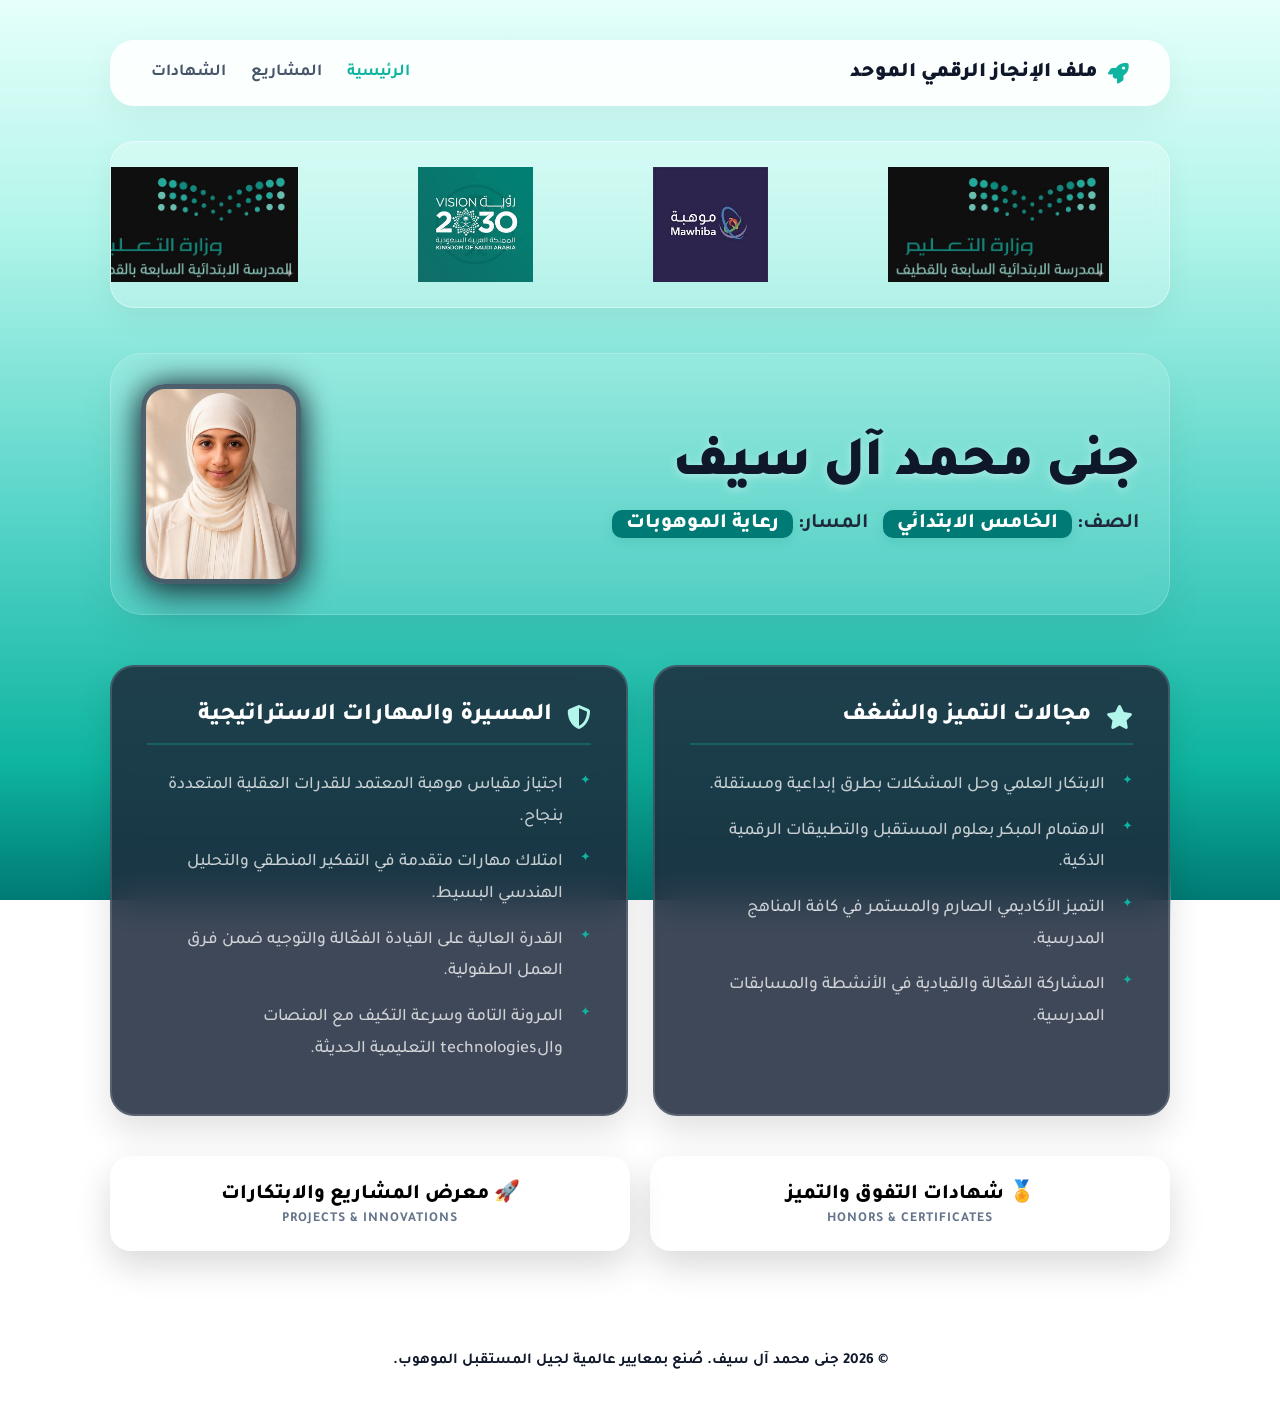
==== Jana Al Saif/index.html @ 3b0d98bd "Add files via upload" ====
<!DOCTYPE html>
<html lang="ar" dir="rtl">
<head>
    <meta charset="UTF-8">
    <meta name="viewport" content="width=device-width, initial-scale=1.0">
    <title>ملف إنجاز المبدعة جنى محمد آل سيف</title>
    <link rel="preconnect" href="https://fonts.googleapis.com">
    <link rel="preconnect" href="https://fonts.gstatic.com" crossorigin>
    <link href="https://fonts.googleapis.com/css2?family=Urbanist:wght@400;600;700&family=Tajawal:wght@400;500;700;900&display=swap" rel="stylesheet">
    <link rel="stylesheet" href="https://cdnjs.cloudflare.com/ajax/libs/font-awesome/6.5.1/css/all.min.css">
    
    <style>
        /* ==========================================================================
           1. VARIABLES & GLOBAL STYLES (Luxury Dark Grayscale & Emerald Theme)
           ========================================================================== */
        :root {
            --text-dark: #0f172a;
            --text-light: #ffffff;
            --text-muted-light: rgba(255, 255, 255, 0.75);
            --panel-bg: rgba(30, 41, 59, 0.85); 
            --border-color: rgba(255, 255, 255, 0.15);
            --accent-emerald: #0eb4a0;
            --accent-charcoal: #0f172a; 
        }

        * {
            margin: 0;
            padding: 0;
            box-sizing: border-box;
        }

        body {
            font-family: 'Tajawal', 'Urbanist', sans-serif;
            color: var(--text-light);
            min-height: 100vh;
            overflow-x: hidden;
            background: linear-gradient(180deg,
                #e6fffb 0%,   
                #b2f5ea 25%,
                #4fd1c5 60%,
                #0eb4a0 85%,
                #007a74 100%  
            );
            background-attachment: fixed; 
        }

        .page-wrapper {
            max-width: 1100px;
            margin: 0 auto;
            padding: 40px 20px;
        }

        /* ==========================================================================
           2. HEADER (الشريط الاحترافي الموحد الجديد المستبدل)
           ========================================================================== */
        header {
            display: flex;
            justify-content: space-between;
            align-items: center;
            margin-bottom: 35px;
            padding: 20px 40px;
            background: rgba(255, 255, 255, 0.9);
            border: 1px solid rgba(255, 255, 255, 0.6);
            border-radius: 24px;
            backdrop-filter: blur(15px);
            box-shadow: 0 12px 35px rgba(0, 0, 0, 0.05);
        }

        .nav-logo {
            font-size: 1.3rem;
            font-weight: 900;
            color: #0f172a;
            display: flex;
            align-items: center;
            gap: 10px;
        }

        .nav-logo i {
            color: var(--accent-emerald);
        }

        .nav-links {
            display: flex;
            gap: 25px;
            list-style: none;
        }

        .nav-links a {
            text-decoration: none;
            color: #475569;
            font-size: 1.05rem;
            font-weight: 700;
            transition: color 0.3s ease;
        }

        .nav-links a:hover, .nav-links a.active {
            color: var(--accent-emerald);
        }

        /* ==========================================================================
           3. MOVING BANNER (الشريط المعتمد لديكِ للشركاء)
           ========================================================================== */
        .moving-banner-section {
            width: 100%;
            overflow: hidden;
            margin-top: 30px;
            margin-bottom: 45px;
            background: rgba(255, 255, 255, 0.25);
            padding: 25px 0;
            border-radius: 24px;
            border: 1px solid rgba(255, 255, 255, 0.4);
            backdrop-filter: blur(8px);
            box-shadow: 0 10px 30px rgba(0, 0, 0, 0.05);
            display: flex; 
            align-items: center;
        }

        .moving-banner-content {
            display: flex;
            width: max-content; 
            animation: scroll-left 15s linear infinite; 
        }

        .moving-banner-content img {
            height: 115px; 
            margin: 0 60px; 
            object-fit: contain;
            flex-shrink: 0; 
        }

        @keyframes scroll-left {
            0% { transform: translateX(0); }
            100% { transform: translateX(50%); }
        }

        /* ==========================================================================
           4. HERO SECTION WITH IMAGE IN UPPER LEFT
           ========================================================================== */
        .hero-container {
            display: flex;
            justify-content: space-between;
            align-items: center;
            margin-bottom: 50px;
            position: relative;
            background: rgba(255, 255, 255, 0.12);
            padding: 30px;
            border-radius: 32px;
            border: 1px solid rgba(255, 255, 255, 0.2);
            backdrop-filter: blur(10px);
            box-shadow: 0 20px 40px rgba(0, 0, 0, 0.05);
        }

        .hero-text-section {
            text-align: right;
            flex-grow: 1;
        }

        h1 {
            font-size: 3.5rem;
            font-weight: 900;
            color: #0f172a;
            letter-spacing: -1px;
            margin-bottom: 12px;
            text-shadow: 0 2px 10px rgba(255, 255, 255, 0.4);
        }

        .student-meta {
            font-size: 1.3rem;
            color: #1e293b;
            font-weight: 600;
            display: flex;
            gap: 15px;
            align-items: center;
        }

        .meta-tag {
            color: #ffffff;
            font-weight: 800;
            background: #007a74;
            padding: 4px 14px;
            border-radius: 10px;
            box-shadow: 0 4px 12px rgba(0, 122, 116, 0.15);
        }

        /* تنسيق مستطيل الصورة مع الظل الداكن بنفس لون الكروت والوهج المدمج */
        .jana-profile-wrapper {
            width: 160px;
            height: 200px; 
            border-radius: 24px; 
            background: var(--panel-bg); 
            border: 5px solid var(--border-color); 
            backdrop-filter: blur(20px);
            box-shadow: 0 0 30px rgba(19, 26, 37, 0.9), 
                        0 15px 35px rgba(15, 23, 42, 0.4); 
            overflow: hidden;
            flex-shrink: 0;
            margin-right: 25px; 
            display: flex;
            align-items: center;
            justify-content: center;
            transition: all 0.4s cubic-bezier(0.4, 0, 0.2, 1);
        }

        .jana-profile-wrapper:hover {
            transform: translateY(-5px) scale(1.03);
            box-shadow: 0 0 40px rgba(30, 41, 59, 1), 
                        0 20px 45px rgba(15, 23, 42, 0.6);
            border-color: var(--accent-emerald);
        }

        .jana-profile-wrapper img {
            width: 100%;
            height: 100%;
            object-fit: cover;
            object-position: center 8%; 
            transform: scale(1.35); 
            padding: 6px; 
            border-radius: 24px;
        }

        /* ==========================================================================
           5. MAIN CONTENT CARDS GRID
           ========================================================================== */
        .grid-container {
            display: grid;
            grid-template-columns: 1fr 1fr;
            gap: 25px;
            margin-bottom: 40px;
        }

        .glass-card {
            background: var(--panel-bg);
            border: 2px solid var(--border-color);
            border-radius: 24px;
            padding: 35px;
            backdrop-filter: blur(20px);
            box-shadow: 0 15px 35px rgba(0, 0, 0, 0.12);
            transition: all 0.4s cubic-bezier(0.4, 0, 0.2, 1);
        }

        .glass-card:hover {
            transform: translateY(-8px);
            border-color: #0eb4a0; 
            box-shadow: 0 25px 50px rgba(0, 0, 0, 0.3);
            background: rgba(15, 23, 42, 0.95); 
        }

        .card-header {
            display: flex;
            align-items: center;
            gap: 15px;
            margin-bottom: 25px;
            border-bottom: 2px solid rgba(14, 180, 160, 0.3);
            padding-bottom: 12px;
        }

        .card-header i {
            font-size: 24px;
            color: #b2f5ea; 
        }

        .card-header h2 {
            font-size: 1.5rem;
            font-weight: 800;
            color: #ffffff;
        }

        .card-list {
            list-style: none;
        }

        .card-list li {
            font-size: 1.1rem;
            color: var(--text-muted-light);
            line-height: 1.8;
            margin-bottom: 14px;
            padding-right: 28px;
            position: relative;
            font-weight: 500;
        }

        .card-list li::before {
            content: "✦"; 
            position: absolute;
            right: 0;
            color: #0eb4a0;
            font-size: 13px;
            top: 1px;
        }

        /* ==========================================================================
           6. TWO BUTTONS ACTIONS CONTAINER
           ========================================================================== */
        .buttons-action-wrapper {
            grid-column: span 2;
            display: grid;
            grid-template-columns: 1fr 1fr; 
            gap: 20px;
            margin-top: 15px;
        }

        .magical-btn {
            display: flex;
            flex-direction: column;
            align-items: center;
            justify-content: center;
            padding: 22px;
            background: #ffffff;
            border: 1px solid #ffffff;
            border-radius: 20px;
            cursor: pointer;
            text-decoration: none;
            box-shadow: 0 15px 35px rgba(0, 0, 0, 0.15);
            transition: all 0.3s cubic-bezier(0.4, 0, 0.2, 1);
            text-align: center;
        }

        .magical-btn h3 {
            font-size: 1.3rem;
            color: #000000;
            font-weight: 800;
        }

        .magical-btn span {
            font-size: 0.85rem;
            color: #64748b;
            font-weight: 700;
            margin-top: 4px;
            letter-spacing: 1px;
        }

        .magical-btn:hover {
            background: #000000;
            border-color: #000000;
            transform: translateY(-4px);
            box-shadow: 0 20px 40px rgba(0, 0, 0, 0.4);
        }

        .magical-btn:hover h3 { color: #ffffff; }
        .magical-btn:hover span { color: #94a3b8; }

        /* ==========================================================================
           7. FOOTER
           ========================================================================== */
        footer {
            text-align: center;
            padding-top: 40px;
            border-top: 1px solid rgba(255, 255, 255, 0.08);
            margin-top: 60px;
        }

        footer p {
            font-size: 0.95rem;
            color: #0f172a;
            font-weight: 700;
        }

        /* إعدادات التجاوب الذكي */
        @media (max-width: 900px) {
            .grid-container { grid-template-columns: 1fr !important; gap: 20px !important; }
            .buttons-action-wrapper { 
                grid-column: span 1 !important; 
                grid-template-columns: 1fr !important; 
                gap: 15px !important;
            }
        }

        @media (max-width: 600px) {
            .page-wrapper { padding: 20px 12px !important; }
            header { flex-direction: column !important; gap: 15px !important; padding: 15px 20px !important; border-radius: 20px !important; }
            .nav-links { gap: 15px !important; }
            .hero-container { flex-direction: column-reverse !important; text-align: center !important; gap: 25px !important; padding: 20px !important; }
            .hero-text-section { text-align: center !important; }
            h1 { font-size: 2.3rem !important; margin-bottom: 8px !important; }
            .student-meta { font-size: 1.1rem !important; flex-direction: column !important; gap: 6px !important; }
            .jana-profile-wrapper { margin-right: 0 !important; width: 150px !important; height: 188px !important; }
            .glass-card { padding: 25px 20px !important; border-radius: 20px !important; }
            .moving-banner-section { margin-top: 10px !important; margin-bottom: 30px !important; padding: 15px 0 !important; }
            .moving-banner-content img { height: 75px !important; margin: 0 30px !important; }
        }
    </style>
</head>
<body>

    <div class="page-wrapper">
        
        <header>
            <div class="nav-logo">
                <i class="fa-solid fa-rocket"></i>
                <span>ملف الإنجاز الرقمي الموحد</span>
            </div>
            <ul class="nav-links">
                <li><a href="index.html" class="active">الرئيسية</a></li>
                <li><a href="projects.html">المشاريع</a></li>
                <li><a href="certficates.html">الشهادات</a></li>
            </ul>
        </header>

        <section class="moving-banner-section">
            <div class="moving-banner-content">
                <img src="7th-school.jpg" alt="شعار المدرسة السابعة">
                <img src="mawhiba.jpg" alt="شعار موهبة">
                <img src="vision-2030.jpg" alt="شعار رؤية المملكة 2030">
                <img src="7th-school.jpg" alt="شعار المدرسة السابعة">
                <img src="mawhiba.jpg" alt="شعار موهبة">
                <img src="vision-2030.jpg" alt="شعار رؤية المملكة 2030">
            </div>
        </section>

        <section class="hero-container">
            <div class="hero-text-section">
                <h1>جنى محمد آل سيف</h1>
                <div class="student-meta">
                    <div>الصف: <span class="meta-tag">الخامس الابتدائي</span></div>
                    <div>المسار: <span class="meta-tag">رعاية الموهوبات</span></div>
                </div>
            </div>
            
            <div class="jana-profile-wrapper">
                <img src="jana.jpeg" alt="المبدعة جنى محمد آل سيف">
            </div>
        </section>

        <div class="grid-container">
            
            <div class="glass-card">
                <div class="card-header">
                    <i class="fa-solid fa-star"></i>
                    <h2>مجالات التميز والشغف</h2>
                </div>
                <ul class="card-list">
                    <li>الابتكار العلمي وحل المشكلات بطرق إبداعية ومستقلة.</li>
                    <li>الاهتمام المبكر بعلوم المستقبل والتطبيقات الرقمية الذكية.</li>
                    <li>التميز الأكاديمي الصارم والمستمر في كافة المناهج المدرسية.</li>
                    <li>المشاركة الفعّالة والقيادية في الأنشطة والمسابقات المدرسية.</li>
                </ul>
            </div>

            <div class="glass-card">
                <div class="card-header">
                    <i class="fa-solid fa-shield-halved"></i>
                    <h2>المسيرة والمهارات الاستراتيجية</h2>
                </div>
                <ul class="card-list">
                    <li>اجتياز مقياس موهبة المعتمد للقدرات العقلية المتعددة بنجاح.</li>
                    <li>امتلاك مهارات متقدمة في التفكير المنطقي والتحليل الهندسي البسيط.</li>
                    <li>القدرة العالية على القيادة الفعّالة والتوجيه ضمن فرق العمل الطفولية.</li>
                    <li>المرونة التامة وسرعة التكيف مع المنصات والtechnologies التعليمية الحديثة.</li>
                </ul>
            </div>

            <div class="buttons-action-wrapper">
                
                <a href="certficates.html" class="magical-btn">
                    <h3>🏅 شهادات التفوق والتميز</h3>
                    <span>HONORS & CERTIFICATES</span>
                </a>

                <a href="projects.html" class="magical-btn">
                    <h3>🚀 معرض المشاريع والابتكارات</h3>
                    <span>PROJECTS & INNOVATIONS</span>
                </a>

            </div>

        </div>

        <footer>
            <p>&copy; 2026 جنى محمد آل سيف. صُنع بمعايير عالمية لجيل المستقبل الموهوب.</p>
        </footer>

    </div>

</body>
</html>
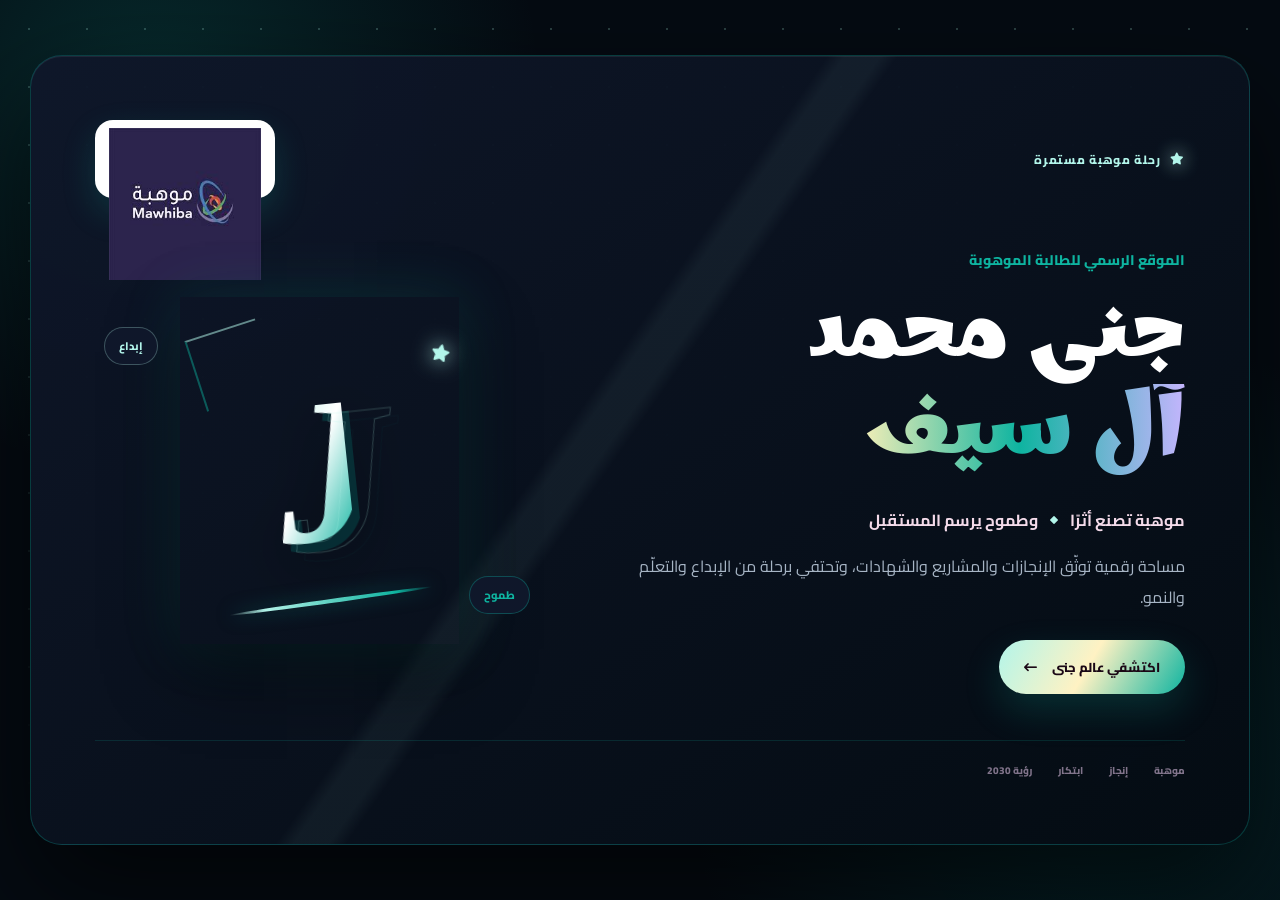
==== commit b90fb2cf: "Add files via upload" ====
--- a/Jana Al Saif/index.html
+++ b/Jana Al Saif/index.html
@@ -1,475 +1,74 @@
-<!DOCTYPE html>
-<html lang="ar" dir="rtl">
-<head>
-    <meta charset="UTF-8">
-    <meta name="viewport" content="width=device-width, initial-scale=1.0">
-    <title>ملف إنجاز المبدعة جنى محمد آل سيف</title>
-    <link rel="preconnect" href="https://fonts.googleapis.com">
-    <link rel="preconnect" href="https://fonts.gstatic.com" crossorigin>
-    <link href="https://fonts.googleapis.com/css2?family=Urbanist:wght@400;600;700&family=Tajawal:wght@400;500;700;900&display=swap" rel="stylesheet">
-    <link rel="stylesheet" href="https://cdnjs.cloudflare.com/ajax/libs/font-awesome/6.5.1/css/all.min.css">
-    
-    <style>
-        /* ==========================================================================
-           1. VARIABLES & GLOBAL STYLES (Luxury Dark Grayscale & Emerald Theme)
-           ========================================================================== */
-        :root {
-            --text-dark: #0f172a;
-            --text-light: #ffffff;
-            --text-muted-light: rgba(255, 255, 255, 0.75);
-            --panel-bg: rgba(30, 41, 59, 0.85); 
-            --border-color: rgba(255, 255, 255, 0.15);
-            --accent-emerald: #0eb4a0;
-            --accent-charcoal: #0f172a; 
-        }
-
-        * {
-            margin: 0;
-            padding: 0;
-            box-sizing: border-box;
-        }
-
-        body {
-            font-family: 'Tajawal', 'Urbanist', sans-serif;
-            color: var(--text-light);
-            min-height: 100vh;
-            overflow-x: hidden;
-            background: linear-gradient(180deg,
-                #e6fffb 0%,   
-                #b2f5ea 25%,
-                #4fd1c5 60%,
-                #0eb4a0 85%,
-                #007a74 100%  
-            );
-            background-attachment: fixed; 
-        }
-
-        .page-wrapper {
-            max-width: 1100px;
-            margin: 0 auto;
-            padding: 40px 20px;
-        }
-
-        /* ==========================================================================
-           2. HEADER (الشريط الاحترافي الموحد الجديد المستبدل)
-           ========================================================================== */
-        header {
-            display: flex;
-            justify-content: space-between;
-            align-items: center;
-            margin-bottom: 35px;
-            padding: 20px 40px;
-            background: rgba(255, 255, 255, 0.9);
-            border: 1px solid rgba(255, 255, 255, 0.6);
-            border-radius: 24px;
-            backdrop-filter: blur(15px);
-            box-shadow: 0 12px 35px rgba(0, 0, 0, 0.05);
-        }
-
-        .nav-logo {
-            font-size: 1.3rem;
-            font-weight: 900;
-            color: #0f172a;
-            display: flex;
-            align-items: center;
-            gap: 10px;
-        }
-
-        .nav-logo i {
-            color: var(--accent-emerald);
-        }
-
-        .nav-links {
-            display: flex;
-            gap: 25px;
-            list-style: none;
-        }
-
-        .nav-links a {
-            text-decoration: none;
-            color: #475569;
-            font-size: 1.05rem;
-            font-weight: 700;
-            transition: color 0.3s ease;
-        }
-
-        .nav-links a:hover, .nav-links a.active {
-            color: var(--accent-emerald);
-        }
-
-        /* ==========================================================================
-           3. MOVING BANNER (الشريط المعتمد لديكِ للشركاء)
-           ========================================================================== */
-        .moving-banner-section {
-            width: 100%;
-            overflow: hidden;
-            margin-top: 30px;
-            margin-bottom: 45px;
-            background: rgba(255, 255, 255, 0.25);
-            padding: 25px 0;
-            border-radius: 24px;
-            border: 1px solid rgba(255, 255, 255, 0.4);
-            backdrop-filter: blur(8px);
-            box-shadow: 0 10px 30px rgba(0, 0, 0, 0.05);
-            display: flex; 
-            align-items: center;
-        }
-
-        .moving-banner-content {
-            display: flex;
-            width: max-content; 
-            animation: scroll-left 15s linear infinite; 
-        }
-
-        .moving-banner-content img {
-            height: 115px; 
-            margin: 0 60px; 
-            object-fit: contain;
-            flex-shrink: 0; 
-        }
-
-        @keyframes scroll-left {
-            0% { transform: translateX(0); }
-            100% { transform: translateX(50%); }
-        }
-
-        /* ==========================================================================
-           4. HERO SECTION WITH IMAGE IN UPPER LEFT
-           ========================================================================== */
-        .hero-container {
-            display: flex;
-            justify-content: space-between;
-            align-items: center;
-            margin-bottom: 50px;
-            position: relative;
-            background: rgba(255, 255, 255, 0.12);
-            padding: 30px;
-            border-radius: 32px;
-            border: 1px solid rgba(255, 255, 255, 0.2);
-            backdrop-filter: blur(10px);
-            box-shadow: 0 20px 40px rgba(0, 0, 0, 0.05);
-        }
-
-        .hero-text-section {
-            text-align: right;
-            flex-grow: 1;
-        }
-
-        h1 {
-            font-size: 3.5rem;
-            font-weight: 900;
-            color: #0f172a;
-            letter-spacing: -1px;
-            margin-bottom: 12px;
-            text-shadow: 0 2px 10px rgba(255, 255, 255, 0.4);
-        }
-
-        .student-meta {
-            font-size: 1.3rem;
-            color: #1e293b;
-            font-weight: 600;
-            display: flex;
-            gap: 15px;
-            align-items: center;
-        }
-
-        .meta-tag {
-            color: #ffffff;
-            font-weight: 800;
-            background: #007a74;
-            padding: 4px 14px;
-            border-radius: 10px;
-            box-shadow: 0 4px 12px rgba(0, 122, 116, 0.15);
-        }
-
-        /* تنسيق مستطيل الصورة مع الظل الداكن بنفس لون الكروت والوهج المدمج */
-        .jana-profile-wrapper {
-            width: 160px;
-            height: 200px; 
-            border-radius: 24px; 
-            background: var(--panel-bg); 
-            border: 5px solid var(--border-color); 
-            backdrop-filter: blur(20px);
-            box-shadow: 0 0 30px rgba(19, 26, 37, 0.9), 
-                        0 15px 35px rgba(15, 23, 42, 0.4); 
-            overflow: hidden;
-            flex-shrink: 0;
-            margin-right: 25px; 
-            display: flex;
-            align-items: center;
-            justify-content: center;
-            transition: all 0.4s cubic-bezier(0.4, 0, 0.2, 1);
-        }
-
-        .jana-profile-wrapper:hover {
-            transform: translateY(-5px) scale(1.03);
-            box-shadow: 0 0 40px rgba(30, 41, 59, 1), 
-                        0 20px 45px rgba(15, 23, 42, 0.6);
-            border-color: var(--accent-emerald);
-        }
-
-        .jana-profile-wrapper img {
-            width: 100%;
-            height: 100%;
-            object-fit: cover;
-            object-position: center 8%; 
-            transform: scale(1.35); 
-            padding: 6px; 
-            border-radius: 24px;
-        }
-
-        /* ==========================================================================
-           5. MAIN CONTENT CARDS GRID
-           ========================================================================== */
-        .grid-container {
-            display: grid;
-            grid-template-columns: 1fr 1fr;
-            gap: 25px;
-            margin-bottom: 40px;
-        }
-
-        .glass-card {
-            background: var(--panel-bg);
-            border: 2px solid var(--border-color);
-            border-radius: 24px;
-            padding: 35px;
-            backdrop-filter: blur(20px);
-            box-shadow: 0 15px 35px rgba(0, 0, 0, 0.12);
-            transition: all 0.4s cubic-bezier(0.4, 0, 0.2, 1);
-        }
-
-        .glass-card:hover {
-            transform: translateY(-8px);
-            border-color: #0eb4a0; 
-            box-shadow: 0 25px 50px rgba(0, 0, 0, 0.3);
-            background: rgba(15, 23, 42, 0.95); 
-        }
-
-        .card-header {
-            display: flex;
-            align-items: center;
-            gap: 15px;
-            margin-bottom: 25px;
-            border-bottom: 2px solid rgba(14, 180, 160, 0.3);
-            padding-bottom: 12px;
-        }
-
-        .card-header i {
-            font-size: 24px;
-            color: #b2f5ea; 
-        }
-
-        .card-header h2 {
-            font-size: 1.5rem;
-            font-weight: 800;
-            color: #ffffff;
-        }
-
-        .card-list {
-            list-style: none;
-        }
-
-        .card-list li {
-            font-size: 1.1rem;
-            color: var(--text-muted-light);
-            line-height: 1.8;
-            margin-bottom: 14px;
-            padding-right: 28px;
-            position: relative;
-            font-weight: 500;
-        }
-
-        .card-list li::before {
-            content: "✦"; 
-            position: absolute;
-            right: 0;
-            color: #0eb4a0;
-            font-size: 13px;
-            top: 1px;
-        }
-
-        /* ==========================================================================
-           6. TWO BUTTONS ACTIONS CONTAINER
-           ========================================================================== */
-        .buttons-action-wrapper {
-            grid-column: span 2;
-            display: grid;
-            grid-template-columns: 1fr 1fr; 
-            gap: 20px;
-            margin-top: 15px;
-        }
-
-        .magical-btn {
-            display: flex;
-            flex-direction: column;
-            align-items: center;
-            justify-content: center;
-            padding: 22px;
-            background: #ffffff;
-            border: 1px solid #ffffff;
-            border-radius: 20px;
-            cursor: pointer;
-            text-decoration: none;
-            box-shadow: 0 15px 35px rgba(0, 0, 0, 0.15);
-            transition: all 0.3s cubic-bezier(0.4, 0, 0.2, 1);
-            text-align: center;
-        }
-
-        .magical-btn h3 {
-            font-size: 1.3rem;
-            color: #000000;
-            font-weight: 800;
-        }
-
-        .magical-btn span {
-            font-size: 0.85rem;
-            color: #64748b;
-            font-weight: 700;
-            margin-top: 4px;
-            letter-spacing: 1px;
-        }
-
-        .magical-btn:hover {
-            background: #000000;
-            border-color: #000000;
-            transform: translateY(-4px);
-            box-shadow: 0 20px 40px rgba(0, 0, 0, 0.4);
-        }
-
-        .magical-btn:hover h3 { color: #ffffff; }
-        .magical-btn:hover span { color: #94a3b8; }
-
-        /* ==========================================================================
-           7. FOOTER
-           ========================================================================== */
-        footer {
-            text-align: center;
-            padding-top: 40px;
-            border-top: 1px solid rgba(255, 255, 255, 0.08);
-            margin-top: 60px;
-        }
-
-        footer p {
-            font-size: 0.95rem;
-            color: #0f172a;
-            font-weight: 700;
-        }
-
-        /* إعدادات التجاوب الذكي */
-        @media (max-width: 900px) {
-            .grid-container { grid-template-columns: 1fr !important; gap: 20px !important; }
-            .buttons-action-wrapper { 
-                grid-column: span 1 !important; 
-                grid-template-columns: 1fr !important; 
-                gap: 15px !important;
-            }
-        }
-
-        @media (max-width: 600px) {
-            .page-wrapper { padding: 20px 12px !important; }
-            header { flex-direction: column !important; gap: 15px !important; padding: 15px 20px !important; border-radius: 20px !important; }
-            .nav-links { gap: 15px !important; }
-            .hero-container { flex-direction: column-reverse !important; text-align: center !important; gap: 25px !important; padding: 20px !important; }
-            .hero-text-section { text-align: center !important; }
-            h1 { font-size: 2.3rem !important; margin-bottom: 8px !important; }
-            .student-meta { font-size: 1.1rem !important; flex-direction: column !important; gap: 6px !important; }
-            .jana-profile-wrapper { margin-right: 0 !important; width: 150px !important; height: 188px !important; }
-            .glass-card { padding: 25px 20px !important; border-radius: 20px !important; }
-            .moving-banner-section { margin-top: 10px !important; margin-bottom: 30px !important; padding: 15px 0 !important; }
-            .moving-banner-content img { height: 75px !important; margin: 0 30px !important; }
-        }
-    </style>
-</head>
-<body>
-
-    <div class="page-wrapper">
-        
-        <header>
-            <div class="nav-logo">
-                <i class="fa-solid fa-rocket"></i>
-                <span>ملف الإنجاز الرقمي الموحد</span>
-            </div>
-            <ul class="nav-links">
-                <li><a href="index.html" class="active">الرئيسية</a></li>
-                <li><a href="projects.html">المشاريع</a></li>
-                <li><a href="certficates.html">الشهادات</a></li>
-            </ul>
-        </header>
-
-        <section class="moving-banner-section">
-            <div class="moving-banner-content">
-                <img src="7th-school.jpg" alt="شعار المدرسة السابعة">
-                <img src="mawhiba.jpg" alt="شعار موهبة">
-                <img src="vision-2030.jpg" alt="شعار رؤية المملكة 2030">
-                <img src="7th-school.jpg" alt="شعار المدرسة السابعة">
-                <img src="mawhiba.jpg" alt="شعار موهبة">
-                <img src="vision-2030.jpg" alt="شعار رؤية المملكة 2030">
-            </div>
-        </section>
-
-        <section class="hero-container">
-            <div class="hero-text-section">
-                <h1>جنى محمد آل سيف</h1>
-                <div class="student-meta">
-                    <div>الصف: <span class="meta-tag">الخامس الابتدائي</span></div>
-                    <div>المسار: <span class="meta-tag">رعاية الموهوبات</span></div>
-                </div>
-            </div>
-            
-            <div class="jana-profile-wrapper">
-                <img src="jana.jpeg" alt="المبدعة جنى محمد آل سيف">
-            </div>
-        </section>
-
-        <div class="grid-container">
-            
-            <div class="glass-card">
-                <div class="card-header">
-                    <i class="fa-solid fa-star"></i>
-                    <h2>مجالات التميز والشغف</h2>
-                </div>
-                <ul class="card-list">
-                    <li>الابتكار العلمي وحل المشكلات بطرق إبداعية ومستقلة.</li>
-                    <li>الاهتمام المبكر بعلوم المستقبل والتطبيقات الرقمية الذكية.</li>
-                    <li>التميز الأكاديمي الصارم والمستمر في كافة المناهج المدرسية.</li>
-                    <li>المشاركة الفعّالة والقيادية في الأنشطة والمسابقات المدرسية.</li>
-                </ul>
-            </div>
-
-            <div class="glass-card">
-                <div class="card-header">
-                    <i class="fa-solid fa-shield-halved"></i>
-                    <h2>المسيرة والمهارات الاستراتيجية</h2>
-                </div>
-                <ul class="card-list">
-                    <li>اجتياز مقياس موهبة المعتمد للقدرات العقلية المتعددة بنجاح.</li>
-                    <li>امتلاك مهارات متقدمة في التفكير المنطقي والتحليل الهندسي البسيط.</li>
-                    <li>القدرة العالية على القيادة الفعّالة والتوجيه ضمن فرق العمل الطفولية.</li>
-                    <li>المرونة التامة وسرعة التكيف مع المنصات والtechnologies التعليمية الحديثة.</li>
-                </ul>
-            </div>
-
-            <div class="buttons-action-wrapper">
-                
-                <a href="certficates.html" class="magical-btn">
-                    <h3>🏅 شهادات التفوق والتميز</h3>
-                    <span>HONORS & CERTIFICATES</span>
-                </a>
-
-                <a href="projects.html" class="magical-btn">
-                    <h3>🚀 معرض المشاريع والابتكارات</h3>
-                    <span>PROJECTS & INNOVATIONS</span>
-                </a>
-
-            </div>
-
-        </div>
-
-        <footer>
-            <p>&copy; 2026 جنى محمد آل سيف. صُنع بمعايير عالمية لجيل المستقبل الموهوب.</p>
-        </footer>
-
-    </div>
-
-</body>
-</html>+<!doctype html>
+<!-- ========================================
+     JANA AL SAIF - TALENT PORTFOLIO GATE
+========================================= -->
+<html lang="ar" dir="rtl">
+  <head>
+    <meta charset="utf-8">
+    <meta name="viewport" content="width=device-width, initial-scale=1">
+    <meta name="description" content="البوابة الرسمية لملف إنجاز الطالبة الموهوبة جنى محمد آل سيف.">
+    <meta name="theme-color" content="#120722">
+    <title>جنى محمد آل سيف | بوابة ملف الإنجاز</title>
+    <link rel="preconnect" href="https://fonts.googleapis.com">
+    <link rel="preconnect" href="https://fonts.gstatic.com" crossorigin>
+    <link href="https://fonts.googleapis.com/css2?family=Cairo:wght@500;600;700;800&amp;family=Marhey:wght@600;700&amp;display=swap" rel="stylesheet">
+    <link rel="stylesheet" href="https://cdnjs.cloudflare.com/ajax/libs/font-awesome/6.5.1/css/all.min.css">
+    <link rel="stylesheet" href="css/gate.css">
+  </head>
+
+  <body>
+    <div class="sparkles" aria-hidden="true"></div>
+
+    <!-- ========================================
+         MAIN GATE
+    ========================================= -->
+    <main class="gate">
+      <section class="shell" aria-labelledby="jana-name">
+        <header class="topline">
+          <span class="status"><i class="fa-solid fa-star"></i> رحلة موهبة مستمرة</span>
+          <span class="mawhiba"><img src="images/mawhiba.jpg" alt="شعار موهبة"></span>
+        </header>
+
+        <div class="content">
+          <div class="identity">
+            <p class="eyebrow">الموقع الرسمي للطالبة الموهوبة</p>
+            <h1 id="jana-name">جنى محمد <span>آل سيف</span></h1>
+            <p class="role">موهبة تصنع أثرًا <i class="fa-solid fa-diamond"></i> وطموح يرسم المستقبل</p>
+            <p class="statement">مساحة رقمية توثّق الإنجازات والمشاريع والشهادات، وتحتفي برحلة من الإبداع والتعلّم والنمو.</p>
+            <button class="enter" id="enter" type="button" aria-controls="welcome" aria-expanded="false">
+              اكتشفي عالم جنى <i class="fa-solid fa-arrow-left-long"></i>
+            </button>
+          </div>
+
+          <div class="portrait-stage" aria-hidden="true">
+            <div class="portrait" aria-label="شعار حرف J">
+              <span class="monogram" data-letter="J">J</span>
+              <i class="fa-solid fa-star monogram-star"></i>
+            </div>
+            <span class="talent-tag tag-one">إبداع</span>
+            <span class="talent-tag tag-two">طموح</span>
+          </div>
+        </div>
+
+        <footer class="footerline">
+          <span>موهبة</span><span>إنجاز</span><span>ابتكار</span><span>رؤية 2030</span>
+        </footer>
+      </section>
+    </main>
+
+    <!-- ========================================
+         WELCOME MESSAGE MODAL
+    ========================================= -->
+    <section class="welcome" id="welcome" aria-hidden="true" aria-label="رسالة ترحيبية لجنى">
+      <article class="message">
+        <button class="close" id="close" type="button" aria-label="إغلاق الرسالة"><i class="fa-solid fa-xmark"></i></button>
+        <small>رسالتي · موهبتي نحو رؤية السعودية 2030</small>
+        <h2>أتعلّم اليوم لأصنع أثر الغد.</h2>
+        <p>بعد اجتيازي اختبارات موهبة وانضمامي إلى البرنامج، أواصل تطوير قدراتي بشغف، وأحوّل أفكاري إلى إنجازات تعكس طموحي وتُسهم في مستقبل وطني.</p>
+        <a class="portfolio-link" href="html/home.html">دخول ملف الإنجاز <i class="fa-solid fa-arrow-left-long"></i></a>
+      </article>
+    </section>
+
+    <script src="js/gate.js"></script>
+  </body>
+</html>
--- a/Jana Al Saif/css/gate.css
+++ b/Jana Al Saif/css/gate.css
@@ -0,0 +1,190 @@
+/* ========================================
+   JANA AL SAIF - TALENT PORTFOLIO GATE
+========================================= */
+:root {
+  --bg: #050b12; --panel: rgba(15, 23, 42, .92); --white: #ffffff;
+  --muted: #a7b5c5; --violet: #007a74; --pink: #0eb4a0; --gold: #b2f5ea;
+}
+
+* { box-sizing: border-box; }
+html { color-scheme: dark; }
+body {
+  min-height: 100vh; margin: 0; overflow-x: hidden; color: var(--white);
+  background: radial-gradient(circle at 12% 10%, rgba(244, 114, 182, .18), transparent 28%),
+    radial-gradient(circle at 88% 86%, rgba(139, 92, 246, .2), transparent 32%), var(--bg);
+  font-family: Cairo, sans-serif;
+}
+
+.sparkles {
+  position: fixed; inset: 0; z-index: -1; opacity: .32; pointer-events: none;
+  background-image: radial-gradient(circle, rgba(246, 200, 95, .75) 1px, transparent 1.5px);
+  background-size: 58px 58px; mask-image: linear-gradient(#000, transparent 92%);
+}
+
+.gate { display: grid; min-height: 100svh; place-items: center; padding: 24px; }
+.shell {
+  position: relative; width: min(1220px, 100%); padding: clamp(34px, 5vw, 66px); overflow: hidden;
+  background: linear-gradient(145deg, rgba(28, 12, 45, .94), rgba(9, 4, 16, .97));
+  border: 1px solid rgba(244, 114, 182, .25); border-radius: 32px;
+  box-shadow: 0 48px 110px rgba(0, 0, 0, .62), inset 0 1px rgba(255, 255, 255, .07);
+}
+
+.shell::before {
+  content: ""; position: absolute; inset: 0; pointer-events: none;
+  background: linear-gradient(125deg, transparent 45%, rgba(246, 200, 95, .055) 46% 48%, transparent 49%);
+}
+
+.topline { display: flex; position: relative; z-index: 1; align-items: center; justify-content: space-between; gap: 20px; }
+.status {
+  display: inline-flex; align-items: center; gap: 10px; color: var(--gold);
+  font-size: 12px; font-weight: 800; letter-spacing: .7px;
+}
+.status i { filter: drop-shadow(0 0 9px var(--gold)); }
+.mawhiba {
+  display: grid; width: 180px; height: 78px; place-items: center; padding: 8px 14px;
+  background: #fff; border-radius: 18px; box-shadow: 0 14px 34px rgba(139, 92, 246, .2);
+}
+.mawhiba img { width: 100%; height: 100%; object-fit: contain; }
+
+.content {
+  display: grid; position: relative; z-index: 1; grid-template-columns: 1.12fr .88fr;
+  align-items: center; gap: 70px; margin-top: 48px;
+}
+.eyebrow { margin: 0 0 14px; color: var(--pink); font-size: 14px; font-weight: 800; }
+h1 { margin: 0; font: 700 clamp(3.4rem, 7vw, 7rem)/1.08 Marhey, Cairo, sans-serif; }
+h1 span {
+  display: block; color: transparent;
+  background: linear-gradient(90deg, var(--gold), #fff1b8 42%, var(--pink), #c4b5fd);
+  background-clip: text; -webkit-background-clip: text; -webkit-text-fill-color: transparent;
+}
+.role { display: flex; flex-wrap: wrap; align-items: center; gap: 12px; margin: 25px 0 0; color: #f4dbea; font-weight: 700; }
+.role i { color: var(--gold); font-size: 8px; }
+.statement { max-width: 650px; margin: 16px 0 0; color: var(--muted); font-size: 16px; line-height: 1.9; }
+.enter {
+  display: inline-flex; align-items: center; gap: 15px; margin-top: 28px; padding: 15px 25px;
+  color: #1a0715; background: linear-gradient(120deg, var(--gold), #fff2c3 48%, var(--pink));
+  border: 0; border-radius: 999px; cursor: pointer; font: 800 13px Cairo;
+  box-shadow: 0 16px 38px rgba(244, 114, 182, .2); transition: .3s;
+}
+.enter:hover { transform: translateY(-4px); box-shadow: 0 22px 46px rgba(244, 114, 182, .32); }
+
+.portrait-stage { display: grid; position: relative; aspect-ratio: 1; place-items: center; }
+.portrait {
+  display: grid; position: relative; z-index: 2; width: 62%; aspect-ratio: .8; place-items: center;
+  padding: 0; background: none; border: 0; transform: none; box-shadow: none;
+}
+.portrait::before {
+  content: ""; position: absolute; right: 9%; bottom: 12%; width: 74%; height: 4px;
+  background: linear-gradient(90deg, transparent, var(--gold) 18%, var(--pink) 82%, transparent);
+  border: 0; border-radius: 50%; transform: rotate(-8deg);
+  box-shadow: 0 0 18px rgba(14, 180, 160, .5);
+}
+.portrait::after {
+  content: ""; position: absolute; left: 5%; top: 9%; width: 26%; aspect-ratio: 1;
+  border-top: 2px solid rgba(178, 245, 234, .7); border-left: 2px solid rgba(14, 180, 160, .6);
+  transform: rotate(-18deg); opacity: .75;
+}
+.portrait .monogram {
+  position: relative; z-index: 1; color: transparent;
+  background: linear-gradient(120deg, var(--gold), #ffffff 48%, var(--pink));
+  background-clip: text; -webkit-background-clip: text; -webkit-text-fill-color: transparent;
+  font: 700 clamp(8rem, 16vw, 13rem)/.8 Georgia, "Times New Roman", serif;
+  font-style: italic; letter-spacing: -.15em;
+  filter: drop-shadow(7px 9px 0 rgba(0, 122, 116, .28)) drop-shadow(0 16px 30px rgba(0, 0, 0, .42));
+  transform: rotate(-6deg) translateX(-.04em);
+}
+.portrait .monogram::after {
+  content: attr(data-letter); position: absolute; inset: 0; z-index: -1; color: transparent;
+  -webkit-text-stroke: 1px rgba(178, 245, 234, .22); transform: translate(13px, 10px);
+}
+.monogram-star {
+  position: absolute; z-index: 3; top: 14%; right: 3%; color: var(--gold); font-size: clamp(.7rem, 1.5vw, 1.05rem);
+  filter: drop-shadow(0 0 10px var(--gold)); transform: rotate(12deg);
+}
+.orbit { position: absolute; border: 1px solid rgba(244, 114, 182, .3); border-radius: 50%; animation: spin 18s linear infinite; }
+.orbit-one { inset: 7%; }
+.orbit-two { inset: 18%; border-color: rgba(246, 200, 95, .28); animation-direction: reverse; animation-duration: 13s; }
+.talent-tag {
+  position: absolute; z-index: 3; padding: 8px 14px; color: var(--gold); background: #14091e;
+  border: 1px solid rgba(246, 200, 95, .25); border-radius: 999px; font-size: 11px; font-weight: 800;
+}
+.tag-one { top: 18%; left: 2%; }
+.tag-two { right: 3%; bottom: 18%; color: var(--pink); border-color: rgba(244, 114, 182, .28); }
+.footerline { display: flex; position: relative; z-index: 1; gap: 26px; margin-top: 45px; padding-top: 20px; color: #81748b; border-top: 1px solid rgba(244, 114, 182, .13); font-size: 10px; font-weight: 800; }
+
+.welcome {
+  display: grid; position: fixed; inset: 0; z-index: 20; place-items: center; padding: 22px;
+  visibility: hidden; opacity: 0; background: rgba(7, 2, 12, .91); backdrop-filter: blur(20px); transition: .45s;
+}
+.welcome.open { visibility: visible; opacity: 1; }
+.message {
+  position: relative; width: min(700px, 100%); padding: clamp(38px, 7vw, 68px); text-align: center;
+  background: linear-gradient(145deg, #251034, #0d0615); border: 1px solid rgba(244, 114, 182, .35);
+  border-radius: 28px; box-shadow: 0 40px 100px rgba(0, 0, 0, .7); transform: translateY(22px) scale(.97); transition: .45s;
+}
+.welcome.open .message { transform: none; }
+.message small { color: var(--gold); font-weight: 800; }
+.message h2 { margin: 17px 0; font: 700 clamp(2rem, 5vw, 3.8rem)/1.35 Marhey, Cairo; }
+.message p { margin: 0; color: var(--muted); font-size: 17px; line-height: 1.9; }
+.close { position: absolute; top: 17px; left: 17px; width: 42px; height: 42px; color: var(--muted); background: rgba(255, 255, 255, .04); border: 1px solid rgba(255, 255, 255, .1); border-radius: 50%; cursor: pointer; }
+.portfolio-link { display: inline-flex; align-items: center; gap: 12px; margin-top: 25px; padding: 14px 22px; color: #180811; background: linear-gradient(120deg, var(--gold), #fff0bd, var(--pink)); border-radius: 999px; font-weight: 800; text-decoration: none; }
+
+@keyframes spin { to { transform: rotate(360deg); } }
+
+/* ========================================
+   ORIGINAL SITE COLOR ALIGNMENT
+========================================= */
+body {
+  background: radial-gradient(circle at 12% 10%, rgba(14, 180, 160, .18), transparent 28%),
+    radial-gradient(circle at 88% 86%, rgba(0, 122, 116, .2), transparent 32%), var(--bg);
+}
+
+.sparkles {
+  background-image: radial-gradient(circle, rgba(178, 245, 234, .72) 1px, transparent 1.5px);
+}
+
+.shell {
+  background: linear-gradient(145deg, rgba(15, 23, 42, .96), rgba(4, 12, 19, .98));
+  border-color: rgba(14, 180, 160, .28);
+}
+
+.shell::before { background: linear-gradient(125deg, transparent 45%, rgba(178, 245, 234, .05) 46% 48%, transparent 49%); }
+.mawhiba { box-shadow: 0 14px 34px rgba(14, 180, 160, .2); }
+.enter { box-shadow: 0 16px 38px rgba(14, 180, 160, .2); }
+.enter:hover { box-shadow: 0 22px 46px rgba(14, 180, 160, .32); }
+.portrait { box-shadow: 0 30px 70px rgba(0, 0, 0, .45), 0 0 55px rgba(14, 180, 160, .18); }
+.portrait::before { border-color: rgba(178, 245, 234, .28); }
+.orbit-one { border-color: rgba(14, 180, 160, .34); }
+.orbit-two { border-color: rgba(178, 245, 234, .3); }
+.talent-tag { background: #0f172a; border-color: rgba(178, 245, 234, .28); }
+.tag-two { border-color: rgba(14, 180, 160, .34); }
+.footerline { border-color: rgba(14, 180, 160, .16); }
+.message {
+  background: linear-gradient(145deg, #102a31, #071018);
+  border-color: rgba(14, 180, 160, .38);
+}
+
+/* ========================================
+   RESPONSIVE DESIGN
+========================================= */
+@media (max-width: 800px) {
+  .content { grid-template-columns: 1fr; gap: 32px; }
+  .portrait-stage { width: min(420px, 82%); margin: auto; order: -1; }
+}
+
+@media (max-width: 520px) {
+  .gate { padding: 12px; }
+  .shell { padding: 24px 18px; border-radius: 22px; }
+  .topline { align-items: flex-start; }
+  .status { max-width: 125px; font-size: 10px; }
+  .mawhiba { width: 130px; height: 62px; }
+  .content { margin-top: 30px; }
+  .portrait-stage { width: 76%; }
+  h1 { font-size: clamp(3rem, 16vw, 4.8rem); }
+  .enter { width: 100%; justify-content: center; }
+  .footerline { flex-wrap: wrap; gap: 8px 18px; }
+}
+
+@media (prefers-reduced-motion: reduce) {
+  * { animation-duration: .01ms !important; transition-duration: .01ms !important; }
+}
